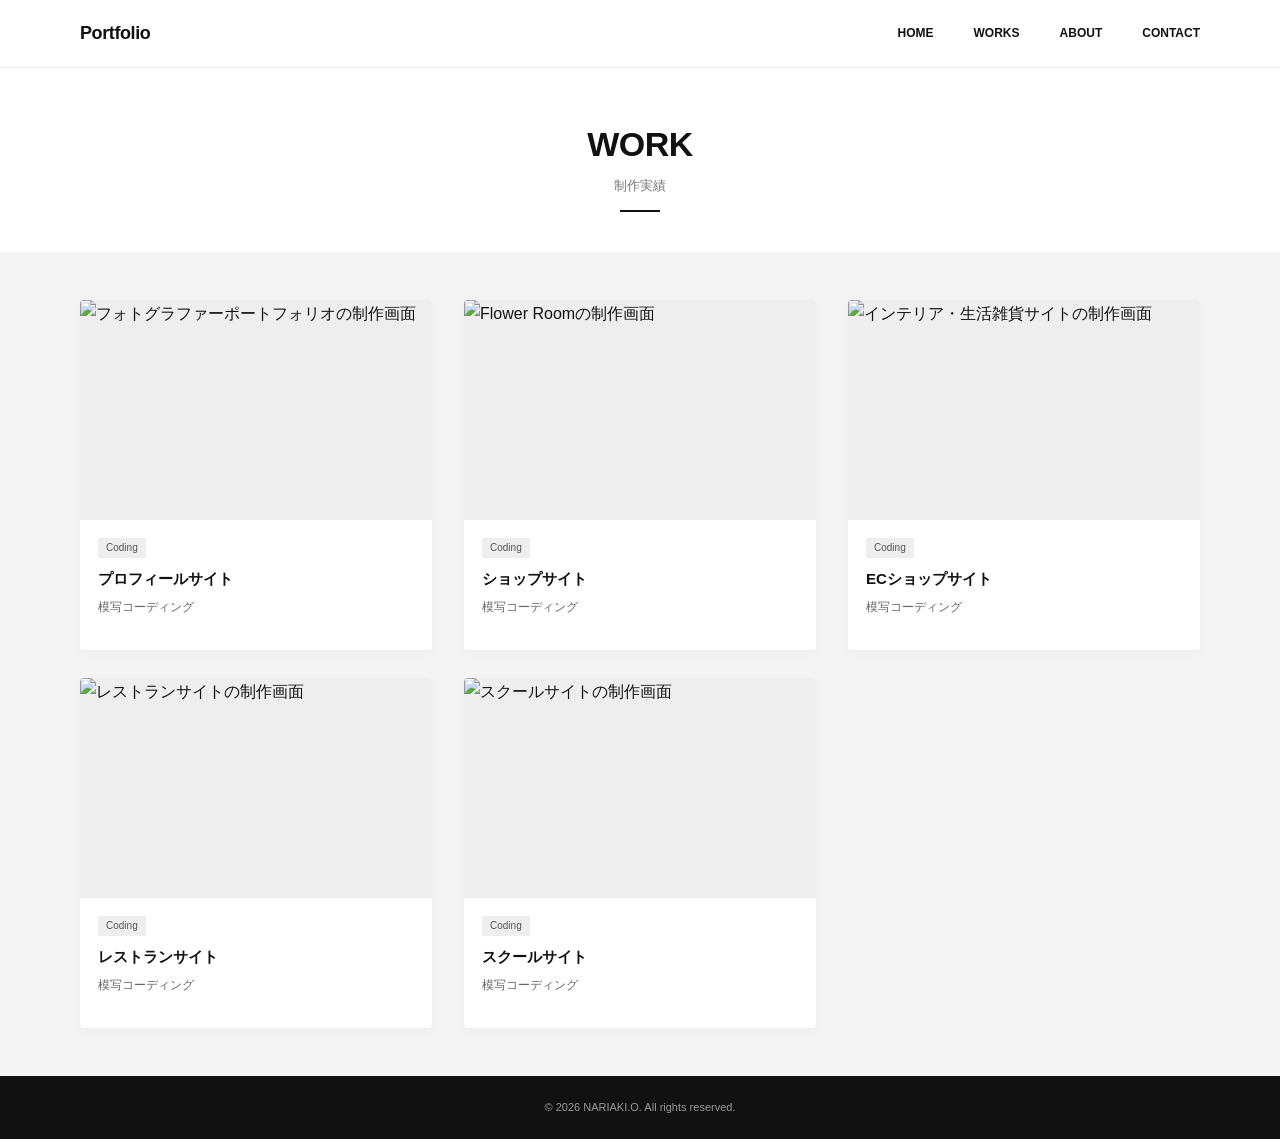
==== works.html @ 21a36199 "Add files via upload" ====
<!DOCTYPE html>
<html lang="ja">

<head>
    <meta charset="UTF-8">
    <meta name="viewport" content="width=device-width,initial-scale=1">
    <meta name="description" content="NARIAKI.OのWeb制作ポートフォリオ。制作実績、プロフィール、スキルをご紹介します。">
    <title>
        制作実績 | NARIAKI.O
    </title>
    <link rel="stylesheet" href="css/style.css">
    <script src="js/main.js" defer>
    </script>
</head>

<body>
    <a class="skip-link" href="#main">
        本文へスキップ
    </a>
    <header class="site-header ">
        <div class="container header-inner">
            <a class="brand" href="index.html" aria-label="Portfolio トップページ">
                Portfolio
            </a>
            <nav class="desktop-nav" aria-label="メインナビゲーション">
                <a href="index.html">
                    HOME
                </a>
                <a href="works.html" aria-current="page">
                    WORKS
                </a>
                <a href="index.html#about">
                    ABOUT
                </a>
                <a href="index.html#contact">
                    CONTACT
                </a>
            </nav>
            <button class="menu-toggle" type="button" aria-label="メニューを開く" aria-controls="mobile-menu"
                aria-expanded="false">
                <span class="menu-bars" aria-hidden="true">
                </span>
            </button>
        </div>
    </header>
    <div id="mobile-menu" class="mobile-menu" role="dialog" aria-modal="true" aria-label="ナビゲーションメニュー" hidden>
        <button class="menu-close" aria-label="メニューを閉じる" type="button">
            ×
        </button>
        <nav aria-label="スマートフォンナビゲーション">
            <a href="index.html">
                HOME
            </a>
            <a href="works.html">
                WORKS
            </a>
            <a href="index.html#about">
                ABOUT
            </a>
            <a href="index.html#contact">
                CONTACT
            </a>
        </nav>
    </div>
    <div class="footer-spacer">
        <main id="main">
            <section class="listing-title">
                <div class="section-heading">
                    <h1>
                        WORK
                    </h1>
                    <p>
                        制作実績
                    </p>
                </div>
            </section>
            <section class="listing-main" aria-label="制作実績一覧">
                <div class="container">
                    <div class="work-grid">
                        <!-- 制作実績 1：画像と作品名はここで変更します -->
                        <a class="work-card work-card-link" href="ここにプロフィールサイトの公開URLを入れる" target="_blank"
                            rel="noopener">
                            <div class="work-art">
                                <img src="images/work-taro.png" alt="フォトグラファーポートフォリオの制作画面" width="1440" height="900"
                                    loading="lazy">
                            </div>

                            <div class="work-body">
                                <div class="tags">
                                    <span class="tag">Coding</span>
                                </div>
                                <h3>プロフィールサイト</h3>
                                <p class="work-type">模写コーディング</p>
                            </div>
                        </a>
                        <!-- 制作実績 2：画像と作品名はここで変更します -->
                        <a class="work-card work-card-link" href="ここにFlower Roomの公開URLを入れる" target="_blank"
                            rel="noopener">
                            <div class="work-art">
                                <img src="images/work-flower.png" alt="Flower Roomの制作画面" width="1440" height="900">
                            </div>

                            <div class="work-body">
                                <div class="tags">
                                    <span class="tag">Coding</span>
                                </div>
                                <h3>ショップサイト</h3>
                                <p class="work-type">模写コーディング</p>
                            </div>
                        </a>
                        <!-- 制作実績 3：画像と作品名はここで変更します -->
                        <a class="work-card work-card-link" href="ここにECショップサイトの公開URLを入れる" target="_blank"
                            rel="noopener">
                            <div class="work-art">
                                <img src="images/work-koharu.png" alt="インテリア・生活雑貨サイトの制作画面" width="1440" height="900"
                                    loading="lazy">
                            </div>

                            <div class="work-body">
                                <div class="tags">
                                    <span class="tag">Coding</span>
                                </div>
                                <h3>ECショップサイト</h3>
                                <p class="work-type">模写コーディング</p>
                            </div>
                        </a>
                        <!-- 制作実績 4：画像と作品名はここで変更します -->
                        <a class="work-card work-card-link" href="ここをレストランサイトの公開URLに置き換える" target="_blank"
                            rel="noopener">
                            <div class="work-art">
                                <img src="images/work-gnam-gnam.png" alt="レストランサイトの制作画面" width="1440" height="900"
                                    loading="lazy">
                            </div>

                            <div class="work-body">
                                <div class="tags">
                                    <span class="tag">Coding</span>
                                </div>
                                <h3>レストランサイト</h3>
                                <p class="work-type">模写コーディング</p>
                            </div>
                        </a>
                        <!-- 制作実績 5：画像と作品名はここで変更します -->
                        <a class="work-card work-card-link" href="ここをスクールサイトの公開URLに置き換える" target="_blank"
                            rel="noopener">
                            <div class="work-art">
                                <img src="images/work-course.png" alt="スクールサイトの制作画面" width="1440" height="900"
                                    loading="lazy">
                            </div>

                            <div class="work-body">
                                <div class="tags">
                                    <span class="tag">Coding</span>
                                </div>
                                <h3>スクールサイト</h3>
                                <p class="work-type">模写コーディング</p>
                            </div>
                        </a>
                    </div>
                </div>
            </section>
        </main>
        <footer class="site-footer">
            © 2026 NARIAKI.O. All rights reserved.
        </footer>
    </div>
</body>

</html>
---- css/style.css ----
/* 共通設定 */
:root {
    --yellow: #f8f84c;
    --ink: #111;
    --muted: #777;
    --surface: #f7f7f7;
    --line: #e8e8e8;
}

* {
    box-sizing: border-box;
}

html {
    scroll-behavior: smooth;
    scroll-padding-top: 72px;
}

body {
    margin: 0;
    color: var(--ink);
    font-family: Arial, 'Hiragino Kaku Gothic ProN', 'Noto Sans JP', Meiryo, sans-serif;
    font-size: 16px;
    line-height: 1.75;
}

body.menu-open {
    overflow: hidden;
}

a {
    color: inherit;
    text-decoration: none;
}

button,
input,
textarea {
    font: inherit;
}

button,
a,
input,
textarea {
    -webkit-tap-highlight-color: transparent;
}

button {
    cursor: pointer;
}

a:focus-visible,
button:focus-visible,
input:focus-visible,
textarea:focus-visible {
    outline: 3px solid #4269d7;
    outline-offset: 5px;
}

.skip-link {
    position: absolute;
    left: 16px;
    top: -100px;
    background: white;
    padding: 10px;
    z-index: 300;
}

.skip-link:focus {
    top: 8px;
}

.container {
    width: min(1120px, calc(100% - 96px));
    margin-inline: auto;
}

/* ヘッダーとスマホメニュー */
.site-header {
    position: sticky;
    top: 0;
    z-index: 100;
    height: 68px;
    background: white;
    border-bottom: 1px solid rgba(0, 0, 0, .06);
}

.home-header {
    background: var(--yellow);
}

.header-inner {
    height: 100%;
    display: flex;
    align-items: center;
    justify-content: space-between;
}

.brand {
    font-weight: 700;
    font-size: 18px;
    letter-spacing: -.4px;
}

.desktop-nav {
    display: flex;
    gap: 40px;
    align-items: center;
}

.desktop-nav a {
    font-size: 12px;
    font-weight: 700;
}

.desktop-nav a:hover {
    text-decoration: underline;
    text-underline-offset: 6px;
}

.menu-toggle {
    display: none;
    border: 0;
    background: none;
    width: 44px;
    height: 44px;
    align-items: center;
    justify-content: center;
}

.menu-bars,
.menu-bars:before,
.menu-bars:after {
    display: block;
    width: 22px;
    height: 2px;
    background: var(--ink);
    position: relative;
}

.menu-bars:before,
.menu-bars:after {
    content: '';
    position: absolute;
    left: 0;
}

.menu-bars:before {
    top: -6px;
}

.menu-bars:after {
    top: 6px;
}

.mobile-menu[hidden] {
    display: none;
}

.mobile-menu {
    position: fixed;
    inset: 0;
    overflow-y: auto;
    background: white;
    z-index: 200;
    padding: 80px 28px 40px;
}

.menu-close {
    position: absolute;
    right: 20px;
    top: 12px;
    width: 44px;
    height: 44px;
    border: 0;
    background: transparent;
    font-size: 36px;
    line-height: 1;
}

.mobile-menu nav {
    display: flex;
    flex-direction: column;
    align-items: flex-end;
    gap: 32px;
}

.mobile-menu nav a {
    font-size: 15px;
    font-weight: 700;
}

/* トップのメインビジュアル */
.hero {
    background: var(--yellow);
    min-height: 600px;
    display: flex;
    align-items: center;
    text-align: center;
    padding: 100px 24px 130px;
}

.hero-inner {
    margin: auto;
}

.hero h1 {
    font-size: 64px;
    line-height: 1.1;
    letter-spacing: -2px;
    margin: 0 0 18px;
    font-weight: 750;
}

.hero .role {
    font-size: 23px;
    margin: 0 0 12px;
}

.hero .lead {
    font-size: 14px;
    margin: 0 0 24px;
}

.hero-actions {
    display: flex;
    justify-content: center;
    gap: 16px;
}

.button {
    display: inline-flex;
    min-height: 46px;
    align-items: center;
    justify-content: center;
    padding: 10px 30px;
    background: var(--ink);
    color: #fff;
    border: 1px solid var(--ink);
    border-radius: 3px;
    font-size: 14px;
    font-weight: 700;
    text-align: center;
    transition: background .2s, transform .2s;
}

.button:hover {
    background: #333;
    transform: translateY(-1px);
}

.button.secondary {
    background: white;
    color: var(--ink);
}

.button.secondary:hover {
    background: #eee;
}

/* 各セクションと制作実績 */
.section {
    padding: 80px 0;
}

.section-heading {
    text-align: center;
    margin-bottom: 48px;
}

.section-heading h2,
.section-heading h1 {
    font-size: 34px;
    line-height: 1.2;
    margin: 0 0 10px;
    letter-spacing: -.5px;
}

.section-heading p {
    font-size: 13px;
    color: var(--muted);
    margin: 0;
}

.section-heading:after {
    content: '';
    display: block;
    width: 40px;
    height: 2px;
    background: var(--ink);
    margin: 12px auto 0;
}

.works-section {
    background: var(--surface);
}

.work-grid {
    display: grid;
    grid-template-columns: repeat(3, minmax(0, 1fr));
    gap: 32px;
}

.work-card {
    min-width: 0;
    background: white;
    border-radius: 4px;
    overflow: hidden;
    box-shadow: 0 3px 12px #00000008;
    transition: transform .2s, box-shadow .2s;
}

.work-card:hover {
    transform: translateY(-4px);
    box-shadow: 0 8px 24px #00000010;
}

.work-art {
    width: 100%;
    aspect-ratio: 16 / 10;
    position: relative;
    overflow: hidden;
    background: #eee;
}

.work-art img {
    display: block;
    width: 100%;
    height: 100%;
    object-fit: cover;
    object-position: center top;
}

.work-body {
    padding: 18px 18px 20px;
}

.tags {
    display: flex;
    flex-wrap: wrap;
    gap: 6px;
    margin-bottom: 9px;
}

.tag {
    background: #eee;
    color: #555;
    padding: 2px 8px;
    font-size: 10px;
    line-height: 1.6;
}

.work-body h3 {
    font-size: 15px;
    line-height: 1.6;
    margin: 0 0 6px;
}

.more {
    text-align: center;
    margin-top: 48px;
}

/* 自己紹介 */
.about-grid {
    display: grid;
    grid-template-columns: 230px 1fr;
    gap: 72px;
    align-items: center;
}

.profile {
    text-align: center;
}

.profile img {
    width: 220px;
    height: 220px;
    max-width: 100%;
    object-fit: cover;
    border-radius: 50%;
    display: block;
    margin: auto;
}

.profile h3 {
    font-size: 16px;
    margin: 12px 0 4px;
}

.profile p {
    font-size: 11px;
    color: var(--muted);
    margin: 0;
}

.about-copy h3 {
    font-size: 15px;
    margin: 0 0 14px;
    padding-bottom: 8px;
    border-bottom: 1px solid var(--line);
}

.about-copy p {
    font-size: 14px;
    margin: 0 0 24px;
    line-height: 1.9;
}

.skills {
    display: flex;
    flex-wrap: wrap;
    gap: 10px;
    list-style: none;
    padding: 0;
    margin: 0;
}

.skills li {
    background: var(--ink);
    color: #fff;
    font-size: 12px;
    padding: 4px 20px;
    min-width: 72px;
    text-align: center;
}

/* お問い合わせ */
.contact-section {
    background: var(--surface);
}

.contact-form {
    width: min(580px, 100%);
    margin: auto;
    background: #fff;
    padding: 48px;
    border-radius: 6px;
    box-shadow: 0 3px 20px #00000006;
}

.field {
    margin-bottom: 20px;
}

.field label {
    display: block;
    font-size: 13px;
    font-weight: 700;
    margin-bottom: 6px;
}

.required {
    color: #888;
    font-size: 11px;
    font-weight: 400;
    margin-left: 5px;
}

.field input,
.field textarea {
    width: 100%;
    border: 1px solid #d4d4d4;
    border-radius: 2px;
    padding: 12px;
    background: #fff;
    font-size: 16px;
    color: var(--ink);
}

.field input::placeholder,
.field textarea::placeholder {
    color: #999;
    font-size: 13px;
}

.field textarea {
    min-height: 160px;
    resize: vertical;
}

.contact-form .button {
    width: 100%;
}

.form-note {
    font-size: 12px;
    color: #666;
    line-height: 1.8;
    margin: 16px 0 0;
}

/* フッターと一覧ページ */
.site-footer {
    background: var(--ink);
    color: #999;
    text-align: center;
    padding: 22px 24px;
    font-size: 11px;
}

.listing-title {
    padding: 56px 0 40px;
}

.listing-title .section-heading {
    margin: 0;
}

.listing-main {
    background: #f4f4f4;
    padding: 48px 0;
}

.listing-main .work-grid {
    row-gap: 28px;
}

.footer-spacer {
    min-height: calc(100dvh - 68px);
    display: flex;
    flex-direction: column;
}

.footer-spacer .listing-main {
    flex: 1;
}

@media(min-width:1500px) {
    .hero {
        min-height: 640px;
    }
}

@media(max-width:900px) {
    .container {
        width: calc(100% - 48px);
    }

    .work-grid {
        gap: 22px;
    }

    .about-grid {
        gap: 40px;
        grid-template-columns: 200px 1fr;
    }

    .profile img {
        width: 190px;
        height: 190px;
    }

    .desktop-nav {
        gap: 26px;
    }
}

/* スマートフォン用（640px以下） */
@media(max-width:640px) {
    html {
        scroll-padding-top: 72px;
    }

    .site-header {
        height: 60px;
    }

    .brand {
        font-size: 16px;
    }

    .desktop-nav {
        display: none;
    }

    .menu-toggle {
        display: flex;
        margin-right: -10px;
    }

    .hero {
        min-height: 340px;
        padding: 52px 24px 56px;
    }

    .hero h1 {
        font-size: 36px;
        letter-spacing: -1px;
        margin-bottom: 10px;
    }

    .hero .role {
        font-size: 14px;
        margin-bottom: 12px;
    }

    .hero .lead {
        font-size: 11px;
        line-height: 1.8;
        margin-bottom: 22px;
    }

    .hero-actions {
        flex-direction: column;
        gap: 10px;
        max-width: 300px;
        margin: auto;
    }

    .button {
        min-height: 46px;
    }

    .section {
        padding: 52px 0;
    }

    .section-heading {
        margin-bottom: 30px;
    }

    .section-heading h2,
    .section-heading h1 {
        font-size: 27px;
    }

    .section-heading p {
        font-size: 11px;
    }

    .section-heading:after {
        width: 32px;
        margin-top: 10px;
    }

    .work-grid {
        grid-template-columns: 1fr;
        gap: 28px;
    }

    .work-body {
        padding: 15px 16px 18px;
    }

    .work-body h3 {
        font-size: 15px;
    }

    .tag {
        font-size: 10px;
    }

    .more {
        margin-top: 30px;
    }

    .about-grid {
        display: flex;
        flex-direction: column;
        gap: 30px;
        align-items: stretch;
    }

    .profile img {
        width: 160px;
        height: 160px;
    }

    .profile h3 {
        font-size: 16px;
    }

    .about-copy h3 {
        font-size: 14px;
    }

    .about-copy p {
        font-size: 14px;
    }

    .skills {
        gap: 8px;
    }

    .skills li {
        padding: 4px 12px;
        min-width: 60px;
        font-size: 11px;
    }

    .contact-form {
        padding: 24px 20px;
    }

    .contact-section .container {
        width: calc(100% - 40px);
    }

    .field textarea {
        min-height: 140px;
    }

    .site-footer {
        font-size: 10px;
        padding: 20px 16px;
    }

    .listing-title {
        padding: 42px 0 32px;
    }

    .listing-main {
        padding: 30px 0 48px;
    }

    .footer-spacer {
        min-height: calc(100dvh - 60px);
    }
}

@media(prefers-reduced-motion:reduce) {
    html {
        scroll-behavior: auto;
    }

    *,
    *:before,
    *:after {
        transition: none !important;
    }
}
/* HTMLだけで開閉できる作品詳細 */
.work-type {
    margin: 0 0 12px;
    color: #666;
    font-size: 12px;
}
.work-details {
    font-size: 13px;
}
.work-details summary {
    cursor: pointer;
    font-weight: 700;
}
.work-details summary:focus-visible {
    outline: 3px solid #4269d7;
    outline-offset: 4px;
}
.image-link {
    text-decoration: underline;
    text-underline-offset: 3px;
}
.button:disabled {
    background: #666;
    border-color: #666;
    cursor: not-allowed;
    transform: none;
}
.footer-spacer > main {
    flex: 1;
    display: flex;
    flex-direction: column;
}

.work-card-link {
  display: block;
  color: inherit;
  text-decoration: none;
  cursor: pointer;
}

.work-card-link:hover {
  opacity: 0.8;
}

.work-card-link:focus-visible {
  outline: 3px solid #111;
  outline-offset: 4px;
}
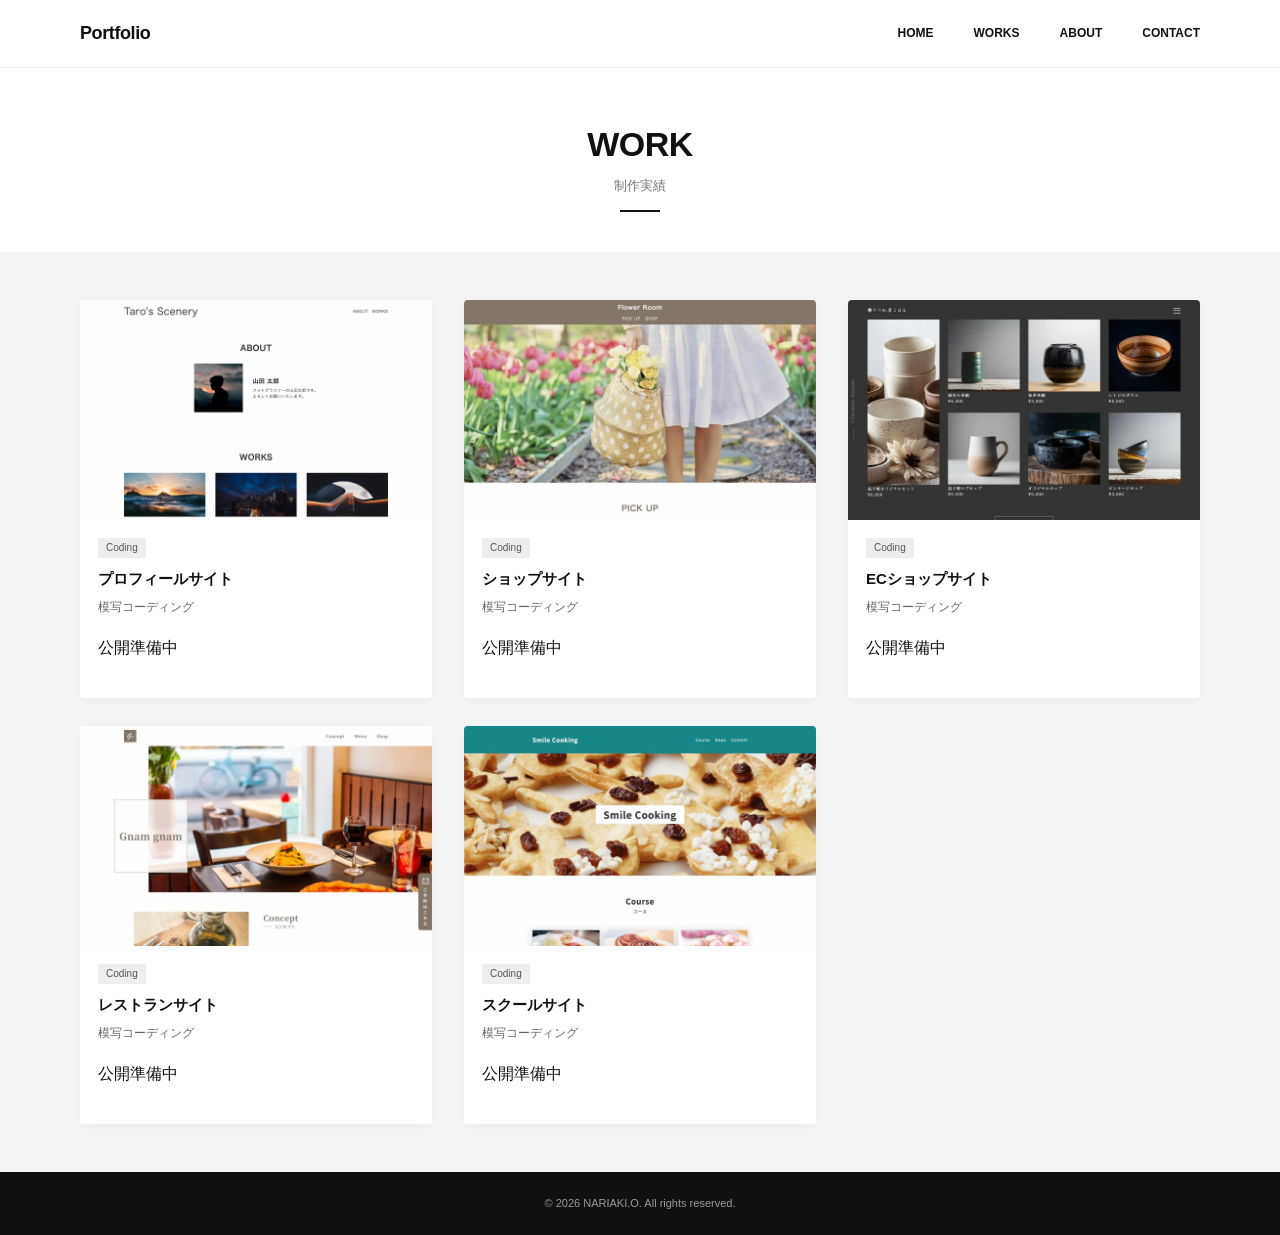
==== commit 49d01c79: "Add files via upload" ====
--- a/works.html
+++ b/works.html
@@ -78,10 +78,9 @@
                 <div class="container">
                     <div class="work-grid">
                         <!-- 制作実績 1：画像と作品名はここで変更します -->
-                        <a class="work-card work-card-link" href="ここにプロフィールサイトの公開URLを入れる" target="_blank"
-                            rel="noopener">
+                        <article class="work-card">
                             <div class="work-art">
-                                <img src="images/work-taro.png" alt="フォトグラファーポートフォリオの制作画面" width="1440" height="900"
+                                <img src="images/work-taro.webp" alt="フォトグラファーポートフォリオの制作画面" width="1440" height="900"
                                     loading="lazy">
                             </div>
 
@@ -91,13 +90,13 @@
                                 </div>
                                 <h3>プロフィールサイト</h3>
                                 <p class="work-type">模写コーディング</p>
+                                <p class="work-status">公開準備中</p>
                             </div>
-                        </a>
+                        </article>
                         <!-- 制作実績 2：画像と作品名はここで変更します -->
-                        <a class="work-card work-card-link" href="ここにFlower Roomの公開URLを入れる" target="_blank"
-                            rel="noopener">
+                        <article class="work-card">
                             <div class="work-art">
-                                <img src="images/work-flower.png" alt="Flower Roomの制作画面" width="1440" height="900">
+                                <img src="images/work-flower.webp" alt="Flower Roomの制作画面" width="1440" height="900">
                             </div>
 
                             <div class="work-body">
@@ -106,13 +105,13 @@
                                 </div>
                                 <h3>ショップサイト</h3>
                                 <p class="work-type">模写コーディング</p>
+                                <p class="work-status">公開準備中</p>
                             </div>
-                        </a>
+                        </article>
                         <!-- 制作実績 3：画像と作品名はここで変更します -->
-                        <a class="work-card work-card-link" href="ここにECショップサイトの公開URLを入れる" target="_blank"
-                            rel="noopener">
+                        <article class="work-card">
                             <div class="work-art">
-                                <img src="images/work-koharu.png" alt="インテリア・生活雑貨サイトの制作画面" width="1440" height="900"
+                                <img src="images/work-koharu.webp" alt="インテリア・生活雑貨サイトの制作画面" width="1440" height="900"
                                     loading="lazy">
                             </div>
 
@@ -122,13 +121,13 @@
                                 </div>
                                 <h3>ECショップサイト</h3>
                                 <p class="work-type">模写コーディング</p>
+                                <p class="work-status">公開準備中</p>
                             </div>
-                        </a>
+                        </article>
                         <!-- 制作実績 4：画像と作品名はここで変更します -->
-                        <a class="work-card work-card-link" href="ここをレストランサイトの公開URLに置き換える" target="_blank"
-                            rel="noopener">
+                        <article class="work-card">
                             <div class="work-art">
-                                <img src="images/work-gnam-gnam.png" alt="レストランサイトの制作画面" width="1440" height="900"
+                                <img src="images/work-gnam-gnam.webp" alt="レストランサイトの制作画面" width="1440" height="900"
                                     loading="lazy">
                             </div>
 
@@ -138,13 +137,13 @@
                                 </div>
                                 <h3>レストランサイト</h3>
                                 <p class="work-type">模写コーディング</p>
+                                <p class="work-status">公開準備中</p>
                             </div>
-                        </a>
+                        </article>
                         <!-- 制作実績 5：画像と作品名はここで変更します -->
-                        <a class="work-card work-card-link" href="ここをスクールサイトの公開URLに置き換える" target="_blank"
-                            rel="noopener">
+                        <article class="work-card">
                             <div class="work-art">
-                                <img src="images/work-course.png" alt="スクールサイトの制作画面" width="1440" height="900"
+                                <img src="images/work-course.webp" alt="スクールサイトの制作画面" width="1440" height="900"
                                     loading="lazy">
                             </div>
 
@@ -154,8 +153,9 @@
                                 </div>
                                 <h3>スクールサイト</h3>
                                 <p class="work-type">模写コーディング</p>
+                                <p class="work-status">公開準備中</p>
                             </div>
-                        </a>
+                        </article>
                     </div>
                 </div>
             </section>
--- a/css/style.css
+++ b/css/style.css
@@ -778,4 +778,8 @@
 .work-card-link:focus-visible {
   outline: 3px solid #111;
   outline-offset: 4px;
+}
+
+.profile img {
+    aspect-ratio: 1 / 1;
 }
